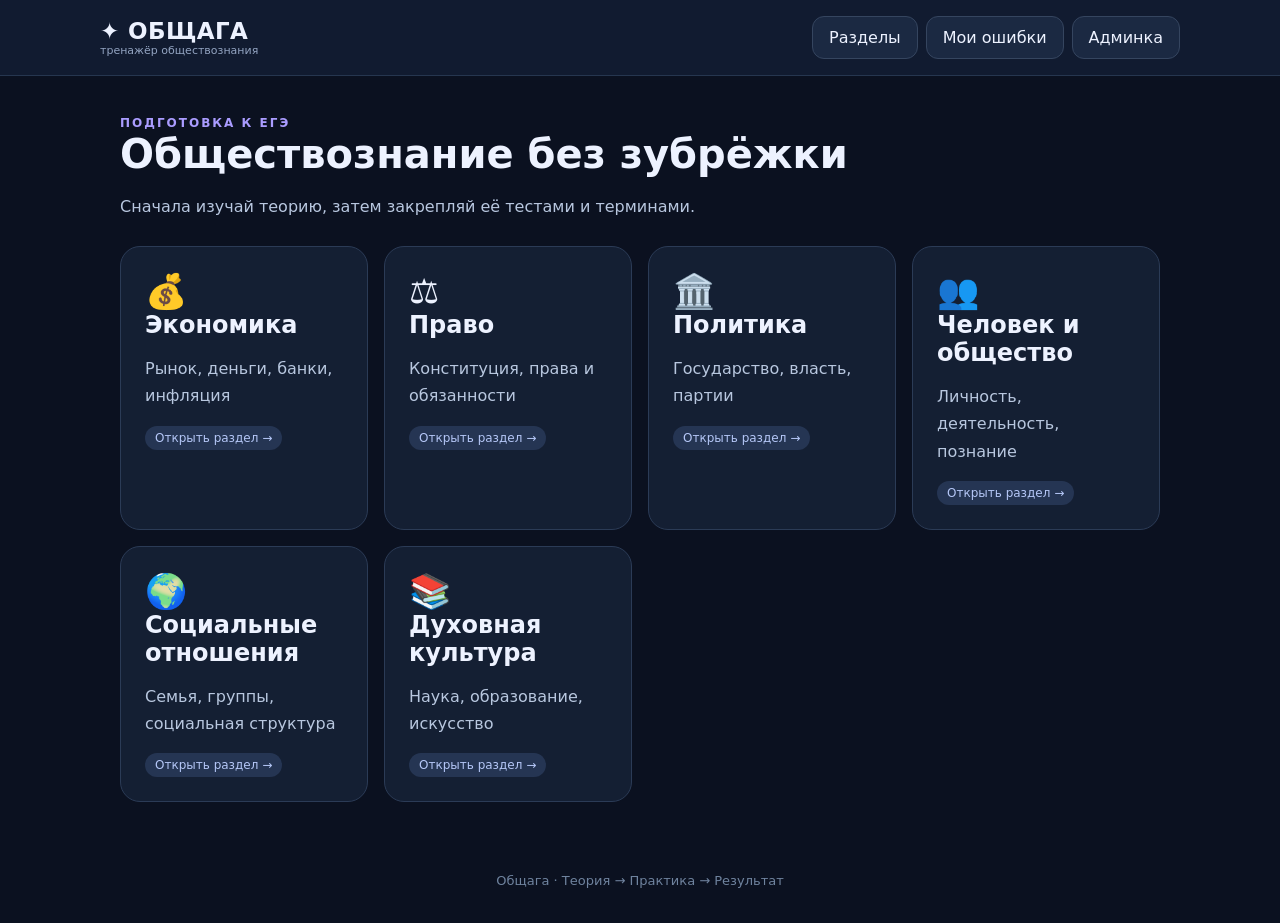
==== index.html @ a053f2a2 "Add files via upload" ====
<!doctype html><html lang="ru"><head><meta charset="UTF-8"><meta name="viewport" content="width=device-width,initial-scale=1"><meta name="theme-color" content="#101827"><title>Общага — учись и запоминай</title><link rel="stylesheet" href="style.css"></head><body><header><div class="brand" id="homeLink">✦ ОБЩАГА <small>тренажёр обществознания</small></div><nav><button id="homeBtn">Разделы</button><button id="mistakesBtn">Мои ошибки <span id="mistakeCount"></span></button><button id="adminBtn">Админка</button></nav></header><main id="app"></main><footer>Общага · Теория → Практика → Результат</footer><script src="app.js"></script></body></html>
---- style.css ----
:root{font-family:Inter,system-ui,-apple-system,Arial,sans-serif;color:#edf2ff;background:#0b1120}*{box-sizing:border-box}body{margin:0;min-height:100vh}header{background:#111b30;border-bottom:1px solid #26364f;padding:16px max(20px,calc((100vw - 1080px)/2));display:flex;align-items:center;justify-content:space-between;gap:20px;flex-wrap:wrap}.brand{font-size:23px;font-weight:900;cursor:pointer;letter-spacing:.4px}.brand small{display:block;font-size:11px;color:#93a4c1;font-weight:500;letter-spacing:0}nav{display:flex;gap:8px;flex-wrap:wrap}button{font:inherit;cursor:pointer;border:1px solid #35455f;border-radius:12px;padding:11px 16px;color:#edf2ff;background:#1b2942}button:hover{background:#293b5a}.primary{background:#7c65ff;border-color:#7c65ff;color:white;font-weight:700}.primary:hover{background:#6c54ee}.danger{border-color:#ac455c;color:#ffb9c4}.ghost{background:transparent}main{max-width:1080px;margin:36px auto;padding:0 20px;min-height:70vh}h1{font-size:clamp(27px,4vw,40px);margin:0 0 12px}h2{margin:0 0 16px}h3{margin:8px 0}p{line-height:1.7;color:#b8c7df}.muted{color:#93a4c1}.eyebrow{color:#aa9cff;font-size:12px;text-transform:uppercase;letter-spacing:2px;font-weight:800}.grid{display:grid;grid-template-columns:repeat(auto-fill,minmax(235px,1fr));gap:16px;margin:26px 0}.card,.panel{background:#141f33;border:1px solid #2b3b56;border-radius:20px;padding:24px}.card{cursor:pointer;transition:.15s}.card:hover{transform:translateY(-3px);border-color:#7c65ff}.icon{font-size:34px}.pill{display:inline-block;background:#253553;color:#b5c7f7;border-radius:50px;padding:5px 10px;font-size:12px}.stack{display:flex;flex-direction:column;gap:12px}.row{display:flex;align-items:center;justify-content:space-between;gap:12px;flex-wrap:wrap}.lesson-row{background:#17243a;border:1px solid #30425f;padding:16px;border-radius:13px;cursor:pointer}.lesson-row:hover{border-color:#9d8fff}.crumb{display:flex;gap:8px;flex-wrap:wrap;margin-bottom:20px;color:#9fb1cc}.crumb a{color:#b5a8ff;cursor:pointer}.theory{line-height:1.8;color:#dce5f7;font-size:17px}.theory h2,.theory h3{color:#fff}.theory p{color:#dce5f7}.theory img{max-width:100%;border-radius:12px}.theory table{border-collapse:collapse;max-width:100%;display:block;overflow:auto}.theory td,.theory th{border:1px solid #53627a;padding:8px}.theory blockquote{border-left:4px solid #8c7aff;padding:5px 16px;background:#202b44}.theory a{color:#b5a8ff}.theory ul,.theory ol{padding-left:26px}.progress{height:9px;border-radius:12px;background:#2b3a52;overflow:hidden;margin:15px 0 24px}.progress>div{height:100%;background:#8c7aff}.option{display:block;text-align:left;width:100%;margin:9px 0;padding:16px}.option.selected{border-color:#a797ff;background:#343061}.option.correct{border-color:#3bc49a;background:#173f39}.option.wrong{border-color:#e76b7a;background:#4c273b}.feedback{padding:16px;border-radius:12px;background:#263751;margin:16px 0}.input,textarea,select{background:#0d1728;border:1px solid #3a4b67;color:#edf2ff;padding:12px;border-radius:10px;font:inherit;width:100%;margin:6px 0 15px}textarea{min-height:130px;resize:vertical}label{display:block;color:#c7d5ea;font-size:14px;margin-top:12px}.toolbar{display:flex;gap:10px;flex-wrap:wrap;margin:16px 0}.editor{min-height:220px;padding:16px;border:1px solid #3a4b67;border-radius:12px;background:#0d1728;line-height:1.7;outline:none}.editor:focus{border-color:#9a87ff}.editor-tools{display:flex;gap:6px;flex-wrap:wrap;margin:8px 0}.editor-tools button{padding:7px 12px}.note{background:#2a293f;border-left:4px solid #a899ff;padding:15px;border-radius:8px;margin:18px 0}.error{color:#ff9ea8}.success{color:#79e1b8}.admin-item{border:1px solid #30425f;border-radius:12px;padding:14px;margin:10px 0}.spacer{height:20px}footer{text-align:center;padding:35px;color:#6f839e;font-size:13px}@media(max-width:600px){header{padding:15px}main{margin:24px auto}.card,.panel{padding:18px}nav button{padding:8px 10px;font-size:13px}}
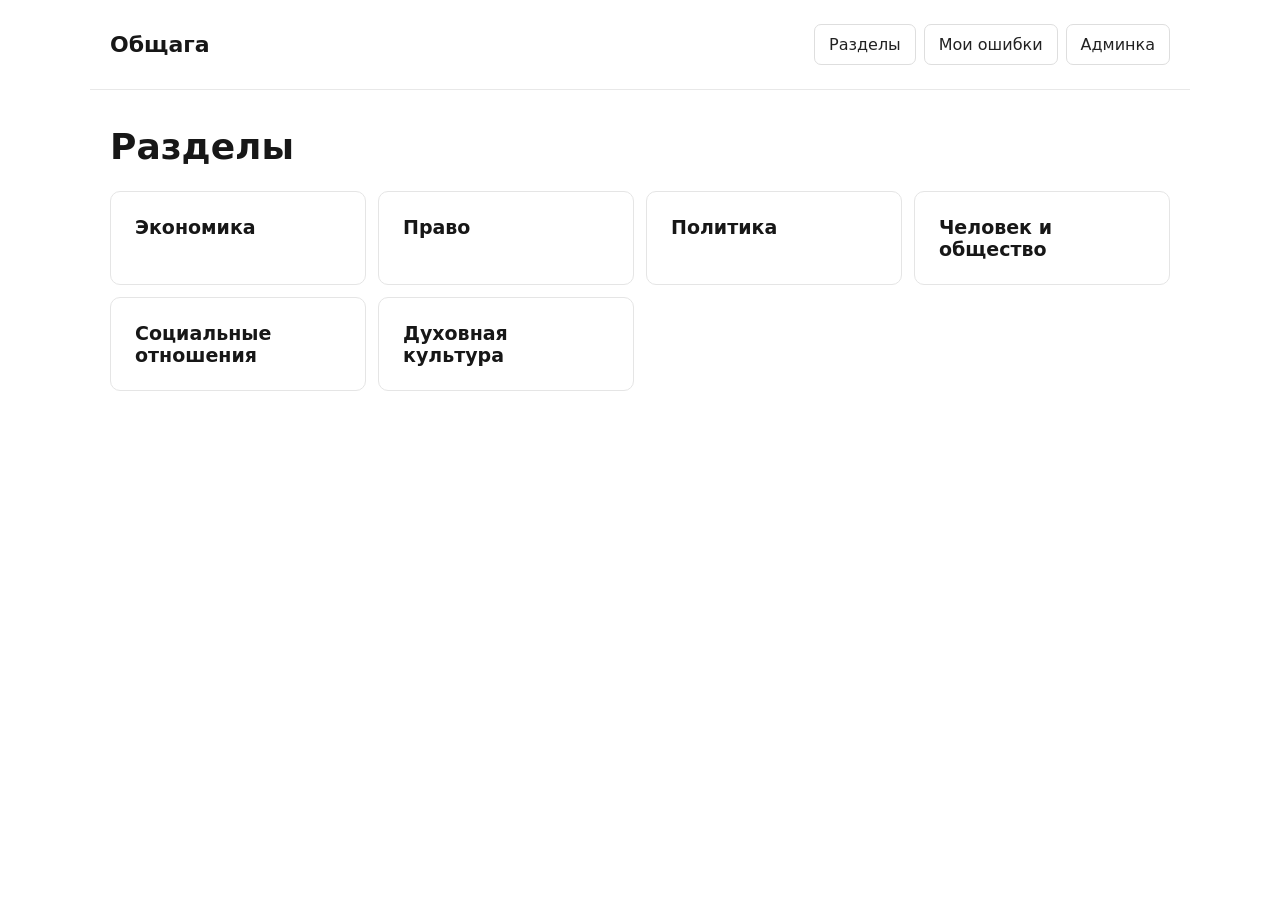
==== commit 73feaf7b: "Add files via upload" ====
--- a/index.html
+++ b/index.html
@@ -1 +1 @@
-<!doctype html><html lang="ru"><head><meta charset="UTF-8"><meta name="viewport" content="width=device-width,initial-scale=1"><meta name="theme-color" content="#101827"><title>Общага — учись и запоминай</title><link rel="stylesheet" href="style.css"></head><body><header><div class="brand" id="homeLink">✦ ОБЩАГА <small>тренажёр обществознания</small></div><nav><button id="homeBtn">Разделы</button><button id="mistakesBtn">Мои ошибки <span id="mistakeCount"></span></button><button id="adminBtn">Админка</button></nav></header><main id="app"></main><footer>Общага · Теория → Практика → Результат</footer><script src="app.js"></script></body></html>
+<!doctype html><html lang="ru"><head><meta charset="UTF-8"><meta name="viewport" content="width=device-width,initial-scale=1"><meta name="theme-color" content="#ffffff"><title>Общага</title><link rel="stylesheet" href="style.css"></head><body><header><div class="brand" id="homeLink">Общага</div><nav><button id="homeBtn">Разделы</button><button id="mistakesBtn">Мои ошибки <span id="mistakeCount"></span></button><button id="adminBtn">Админка</button></nav></header><main id="app"></main><script src="app.js"></script></body></html>
--- a/style.css
+++ b/style.css
@@ -1 +1,2 @@
-:root{font-family:Inter,system-ui,-apple-system,Arial,sans-serif;color:#edf2ff;background:#0b1120}*{box-sizing:border-box}body{margin:0;min-height:100vh}header{background:#111b30;border-bottom:1px solid #26364f;padding:16px max(20px,calc((100vw - 1080px)/2));display:flex;align-items:center;justify-content:space-between;gap:20px;flex-wrap:wrap}.brand{font-size:23px;font-weight:900;cursor:pointer;letter-spacing:.4px}.brand small{display:block;font-size:11px;color:#93a4c1;font-weight:500;letter-spacing:0}nav{display:flex;gap:8px;flex-wrap:wrap}button{font:inherit;cursor:pointer;border:1px solid #35455f;border-radius:12px;padding:11px 16px;color:#edf2ff;background:#1b2942}button:hover{background:#293b5a}.primary{background:#7c65ff;border-color:#7c65ff;color:white;font-weight:700}.primary:hover{background:#6c54ee}.danger{border-color:#ac455c;color:#ffb9c4}.ghost{background:transparent}main{max-width:1080px;margin:36px auto;padding:0 20px;min-height:70vh}h1{font-size:clamp(27px,4vw,40px);margin:0 0 12px}h2{margin:0 0 16px}h3{margin:8px 0}p{line-height:1.7;color:#b8c7df}.muted{color:#93a4c1}.eyebrow{color:#aa9cff;font-size:12px;text-transform:uppercase;letter-spacing:2px;font-weight:800}.grid{display:grid;grid-template-columns:repeat(auto-fill,minmax(235px,1fr));gap:16px;margin:26px 0}.card,.panel{background:#141f33;border:1px solid #2b3b56;border-radius:20px;padding:24px}.card{cursor:pointer;transition:.15s}.card:hover{transform:translateY(-3px);border-color:#7c65ff}.icon{font-size:34px}.pill{display:inline-block;background:#253553;color:#b5c7f7;border-radius:50px;padding:5px 10px;font-size:12px}.stack{display:flex;flex-direction:column;gap:12px}.row{display:flex;align-items:center;justify-content:space-between;gap:12px;flex-wrap:wrap}.lesson-row{background:#17243a;border:1px solid #30425f;padding:16px;border-radius:13px;cursor:pointer}.lesson-row:hover{border-color:#9d8fff}.crumb{display:flex;gap:8px;flex-wrap:wrap;margin-bottom:20px;color:#9fb1cc}.crumb a{color:#b5a8ff;cursor:pointer}.theory{line-height:1.8;color:#dce5f7;font-size:17px}.theory h2,.theory h3{color:#fff}.theory p{color:#dce5f7}.theory img{max-width:100%;border-radius:12px}.theory table{border-collapse:collapse;max-width:100%;display:block;overflow:auto}.theory td,.theory th{border:1px solid #53627a;padding:8px}.theory blockquote{border-left:4px solid #8c7aff;padding:5px 16px;background:#202b44}.theory a{color:#b5a8ff}.theory ul,.theory ol{padding-left:26px}.progress{height:9px;border-radius:12px;background:#2b3a52;overflow:hidden;margin:15px 0 24px}.progress>div{height:100%;background:#8c7aff}.option{display:block;text-align:left;width:100%;margin:9px 0;padding:16px}.option.selected{border-color:#a797ff;background:#343061}.option.correct{border-color:#3bc49a;background:#173f39}.option.wrong{border-color:#e76b7a;background:#4c273b}.feedback{padding:16px;border-radius:12px;background:#263751;margin:16px 0}.input,textarea,select{background:#0d1728;border:1px solid #3a4b67;color:#edf2ff;padding:12px;border-radius:10px;font:inherit;width:100%;margin:6px 0 15px}textarea{min-height:130px;resize:vertical}label{display:block;color:#c7d5ea;font-size:14px;margin-top:12px}.toolbar{display:flex;gap:10px;flex-wrap:wrap;margin:16px 0}.editor{min-height:220px;padding:16px;border:1px solid #3a4b67;border-radius:12px;background:#0d1728;line-height:1.7;outline:none}.editor:focus{border-color:#9a87ff}.editor-tools{display:flex;gap:6px;flex-wrap:wrap;margin:8px 0}.editor-tools button{padding:7px 12px}.note{background:#2a293f;border-left:4px solid #a899ff;padding:15px;border-radius:8px;margin:18px 0}.error{color:#ff9ea8}.success{color:#79e1b8}.admin-item{border:1px solid #30425f;border-radius:12px;padding:14px;margin:10px 0}.spacer{height:20px}footer{text-align:center;padding:35px;color:#6f839e;font-size:13px}@media(max-width:600px){header{padding:15px}main{margin:24px auto}.card,.panel{padding:18px}nav button{padding:8px 10px;font-size:13px}}
+/* Обшaга: светлый минималистичный интерфейс */
+:root{font-family:Inter,system-ui,-apple-system,"Segoe UI",Arial,sans-serif;color:#171717;background:#fff}*{box-sizing:border-box}body{margin:0;min-height:100vh;background:#fff}header{max-width:1100px;margin:auto;padding:24px 20px;border-bottom:1px solid #e8e8e8;display:flex;align-items:center;justify-content:space-between;gap:16px;flex-wrap:wrap}.brand{font-size:22px;font-weight:700;cursor:pointer}nav,.toolbar,.editor-tools{display:flex;gap:8px;flex-wrap:wrap}button{font:inherit;cursor:pointer;background:#fff;color:#222;border:1px solid #dedede;border-radius:7px;padding:10px 14px}button:hover{background:#f5f5f5}.primary{background:#202020;color:#fff;border-color:#202020}.primary:hover{background:#404040}.danger{color:#a42323;border-color:#e6c8c8}.ghost{background:transparent}main{max-width:1100px;margin:36px auto;padding:0 20px;min-height:70vh}h1{font-size:clamp(26px,4vw,36px);font-weight:650;margin:0 0 24px}h2{font-size:21px;margin:0 0 18px}h3{margin:10px 0}p{line-height:1.65;color:#555}.muted{color:#777}.eyebrow{display:block;font-size:12px;color:#777;letter-spacing:.04em;margin-bottom:12px}.grid{display:grid;grid-template-columns:repeat(auto-fill,minmax(230px,1fr));gap:12px;margin:20px 0}.card,.panel{background:#fff;border:1px solid #e5e5e5;border-radius:10px;padding:24px}.card{cursor:pointer}.card:hover,.lesson-row:hover{border-color:#999;background:#fafafa}.card h2{margin:0;font-size:19px}.icon{display:none}.pill{color:#666;font-size:12px}.stack{display:flex;flex-direction:column;gap:10px}.row{display:flex;align-items:center;justify-content:space-between;gap:12px;flex-wrap:wrap}.lesson-row{border:1px solid #e5e5e5;background:#fff;padding:16px;border-radius:8px;cursor:pointer}.crumb{display:flex;gap:8px;flex-wrap:wrap;margin-bottom:24px;color:#777}.crumb a,.theory a{color:#333;cursor:pointer;text-decoration:underline}.theory{line-height:1.8;color:#242424;font-size:16px}.theory h2,.theory h3,.theory p{color:#242424}.theory img{max-width:100%;border-radius:6px}.theory table{border-collapse:collapse;max-width:100%;display:block;overflow:auto}.theory td,.theory th{border:1px solid #ddd;padding:8px}.theory blockquote{border-left:3px solid #bbb;padding:6px 16px;background:#f7f7f7}.theory ul,.theory ol{padding-left:26px}.progress{height:6px;border-radius:8px;background:#eee;overflow:hidden;margin:16px 0 24px}.progress>div{height:100%;background:#333}.option{display:block;text-align:left;width:100%;margin:9px 0;padding:15px}.option.selected{border-color:#555;background:#f1f1f1}.option.correct{border-color:#39865b;background:#edf8f0}.option.wrong{border-color:#c55;background:#fff0f0}.feedback{padding:16px;border-radius:8px;background:#f6f6f6;margin:16px 0}.input,textarea,select{background:#fff;border:1px solid #d8d8d8;color:#222;padding:12px;border-radius:7px;font:inherit;width:100%;margin:6px 0 15px}textarea{min-height:130px;resize:vertical}label{display:block;color:#444;font-size:14px;margin-top:12px}.toolbar{margin:16px 0}.editor{min-height:220px;padding:16px;border:1px solid #ddd;border-radius:8px;background:#fff;line-height:1.7;outline:none}.editor:focus,.input:focus,textarea:focus{border-color:#777}.editor-tools{margin:8px 0}.editor-tools button{padding:7px 12px}.note{background:#f8f8f8;border-left:3px solid #bbb;padding:15px;border-radius:5px;margin:18px 0;color:#555}.error{color:#a42323}.success{color:#237448}.admin-item{border:1px solid #e5e5e5;border-radius:8px;padding:14px;margin:10px 0}.spacer{height:20px}footer{display:none}@media(max-width:600px){header{padding:16px 18px}main{margin:24px auto}.card,.panel{padding:18px}nav button{padding:8px 10px;font-size:13px}}
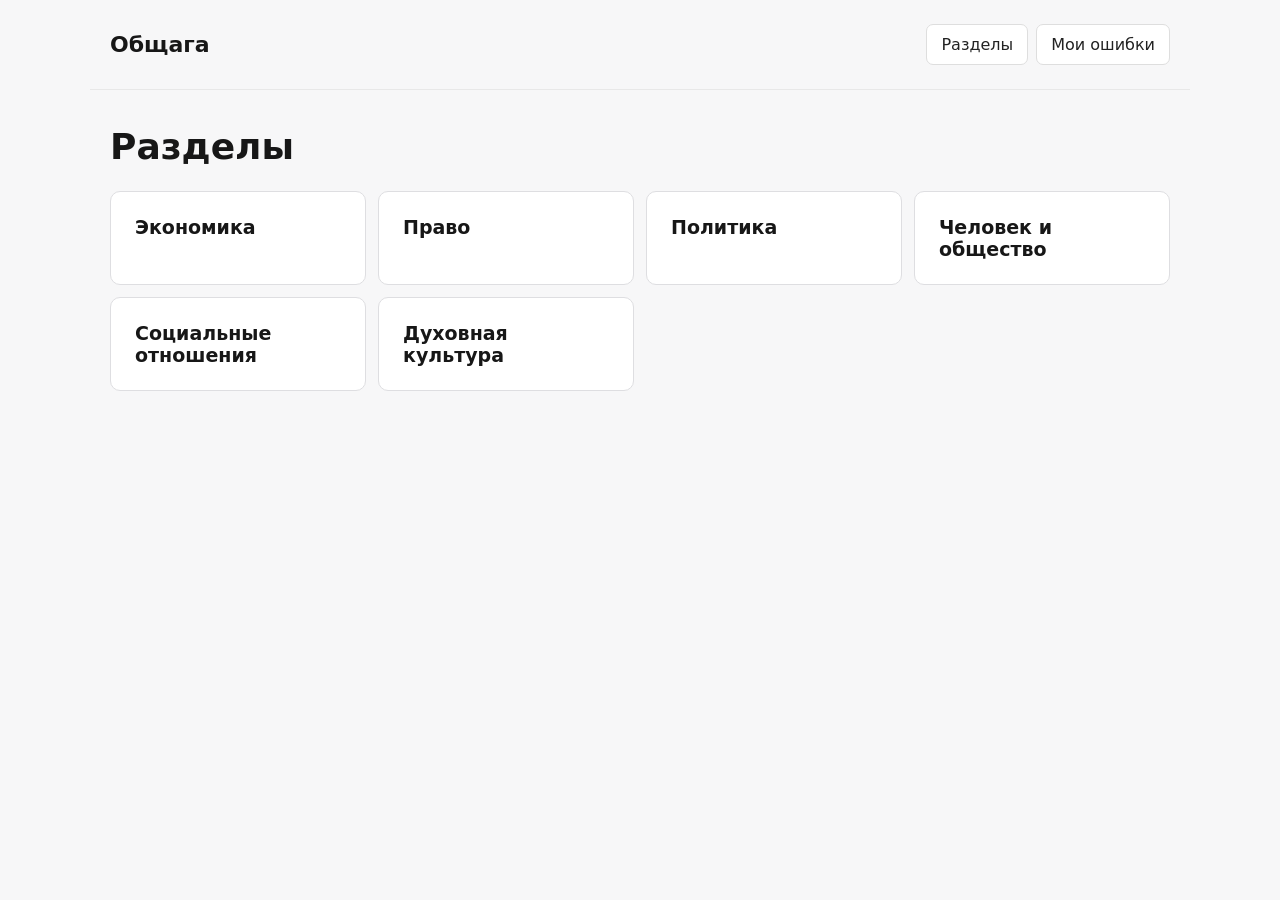
==== commit 3ad51039: "Add files via upload" ====
--- a/index.html
+++ b/index.html
@@ -1 +1 @@
-<!doctype html><html lang="ru"><head><meta charset="UTF-8"><meta name="viewport" content="width=device-width,initial-scale=1"><meta name="theme-color" content="#ffffff"><title>Общага</title><link rel="stylesheet" href="style.css"></head><body><header><div class="brand" id="homeLink">Общага</div><nav><button id="homeBtn">Разделы</button><button id="mistakesBtn">Мои ошибки <span id="mistakeCount"></span></button><button id="adminBtn">Админка</button></nav></header><main id="app"></main><script src="app.js"></script></body></html>
+<!doctype html><html lang="ru"><head><meta charset="UTF-8"><meta name="viewport" content="width=device-width,initial-scale=1"><meta name="theme-color" content="#ffffff"><title>Общага</title><link rel="stylesheet" href="style.css"></head><body><header><div class="brand" id="homeLink">Общага</div><nav><button id="homeBtn">Разделы</button><button id="mistakesBtn">Мои ошибки <span id="mistakeCount"></span></button></nav></header><main id="app"></main><script src="app.js"></script></body></html>
--- a/style.css
+++ b/style.css
@@ -1,2 +1,2 @@
 /* Обшaга: светлый минималистичный интерфейс */
-:root{font-family:Inter,system-ui,-apple-system,"Segoe UI",Arial,sans-serif;color:#171717;background:#fff}*{box-sizing:border-box}body{margin:0;min-height:100vh;background:#fff}header{max-width:1100px;margin:auto;padding:24px 20px;border-bottom:1px solid #e8e8e8;display:flex;align-items:center;justify-content:space-between;gap:16px;flex-wrap:wrap}.brand{font-size:22px;font-weight:700;cursor:pointer}nav,.toolbar,.editor-tools{display:flex;gap:8px;flex-wrap:wrap}button{font:inherit;cursor:pointer;background:#fff;color:#222;border:1px solid #dedede;border-radius:7px;padding:10px 14px}button:hover{background:#f5f5f5}.primary{background:#202020;color:#fff;border-color:#202020}.primary:hover{background:#404040}.danger{color:#a42323;border-color:#e6c8c8}.ghost{background:transparent}main{max-width:1100px;margin:36px auto;padding:0 20px;min-height:70vh}h1{font-size:clamp(26px,4vw,36px);font-weight:650;margin:0 0 24px}h2{font-size:21px;margin:0 0 18px}h3{margin:10px 0}p{line-height:1.65;color:#555}.muted{color:#777}.eyebrow{display:block;font-size:12px;color:#777;letter-spacing:.04em;margin-bottom:12px}.grid{display:grid;grid-template-columns:repeat(auto-fill,minmax(230px,1fr));gap:12px;margin:20px 0}.card,.panel{background:#fff;border:1px solid #e5e5e5;border-radius:10px;padding:24px}.card{cursor:pointer}.card:hover,.lesson-row:hover{border-color:#999;background:#fafafa}.card h2{margin:0;font-size:19px}.icon{display:none}.pill{color:#666;font-size:12px}.stack{display:flex;flex-direction:column;gap:10px}.row{display:flex;align-items:center;justify-content:space-between;gap:12px;flex-wrap:wrap}.lesson-row{border:1px solid #e5e5e5;background:#fff;padding:16px;border-radius:8px;cursor:pointer}.crumb{display:flex;gap:8px;flex-wrap:wrap;margin-bottom:24px;color:#777}.crumb a,.theory a{color:#333;cursor:pointer;text-decoration:underline}.theory{line-height:1.8;color:#242424;font-size:16px}.theory h2,.theory h3,.theory p{color:#242424}.theory img{max-width:100%;border-radius:6px}.theory table{border-collapse:collapse;max-width:100%;display:block;overflow:auto}.theory td,.theory th{border:1px solid #ddd;padding:8px}.theory blockquote{border-left:3px solid #bbb;padding:6px 16px;background:#f7f7f7}.theory ul,.theory ol{padding-left:26px}.progress{height:6px;border-radius:8px;background:#eee;overflow:hidden;margin:16px 0 24px}.progress>div{height:100%;background:#333}.option{display:block;text-align:left;width:100%;margin:9px 0;padding:15px}.option.selected{border-color:#555;background:#f1f1f1}.option.correct{border-color:#39865b;background:#edf8f0}.option.wrong{border-color:#c55;background:#fff0f0}.feedback{padding:16px;border-radius:8px;background:#f6f6f6;margin:16px 0}.input,textarea,select{background:#fff;border:1px solid #d8d8d8;color:#222;padding:12px;border-radius:7px;font:inherit;width:100%;margin:6px 0 15px}textarea{min-height:130px;resize:vertical}label{display:block;color:#444;font-size:14px;margin-top:12px}.toolbar{margin:16px 0}.editor{min-height:220px;padding:16px;border:1px solid #ddd;border-radius:8px;background:#fff;line-height:1.7;outline:none}.editor:focus,.input:focus,textarea:focus{border-color:#777}.editor-tools{margin:8px 0}.editor-tools button{padding:7px 12px}.note{background:#f8f8f8;border-left:3px solid #bbb;padding:15px;border-radius:5px;margin:18px 0;color:#555}.error{color:#a42323}.success{color:#237448}.admin-item{border:1px solid #e5e5e5;border-radius:8px;padding:14px;margin:10px 0}.spacer{height:20px}footer{display:none}@media(max-width:600px){header{padding:16px 18px}main{margin:24px auto}.card,.panel{padding:18px}nav button{padding:8px 10px;font-size:13px}}
+:root{font-family:Inter,system-ui,-apple-system,"Segoe UI",Arial,sans-serif;color:#171717;background:#f7f7f8}*{box-sizing:border-box}body{margin:0;min-height:100vh;background:#f7f7f8}header{max-width:1100px;margin:auto;padding:24px 20px;border-bottom:1px solid #e8e8e8;display:flex;align-items:center;justify-content:space-between;gap:16px;flex-wrap:wrap}.brand{font-size:22px;font-weight:700;cursor:pointer}nav,.toolbar,.editor-tools{display:flex;gap:8px;flex-wrap:wrap}button{font:inherit;cursor:pointer;background:#fff;color:#222;border:1px solid #dedede;border-radius:7px;padding:10px 14px}button:hover{background:#f5f5f5}.primary{background:#202020;color:#fff;border-color:#202020}.primary:hover{background:#404040}.danger{color:#a42323;border-color:#e6c8c8}.ghost{background:transparent}main{max-width:1100px;margin:36px auto;padding:0 20px;min-height:70vh}h1{font-size:clamp(26px,4vw,36px);font-weight:650;margin:0 0 24px}h2{font-size:21px;margin:0 0 18px}h3{margin:10px 0}p{line-height:1.65;color:#555}.muted{color:#777}.eyebrow{display:block;font-size:12px;color:#777;letter-spacing:.04em;margin-bottom:12px}.grid{display:grid;grid-template-columns:repeat(auto-fill,minmax(230px,1fr));gap:12px;margin:20px 0}.card,.panel{background:#fff;border:1px solid #dedee1;border-radius:10px;padding:24px}.card{cursor:pointer}.card:hover,.lesson-row:hover{border-color:#999;background:#fafafa}.card h2{margin:0;font-size:19px}.icon{display:none}.pill{color:#666;font-size:12px}.stack{display:flex;flex-direction:column;gap:10px}.row{display:flex;align-items:center;justify-content:space-between;gap:12px;flex-wrap:wrap}.lesson-row{border:1px solid #dedee1;background:#fff;padding:16px;border-radius:8px;cursor:pointer}.crumb{display:flex;gap:8px;flex-wrap:wrap;margin-bottom:24px;color:#777}.crumb a,.theory a{color:#333;cursor:pointer;text-decoration:underline}.theory{line-height:1.8;color:#242424;font-size:16px}.theory h2,.theory h3,.theory p{color:#242424}.theory img{max-width:100%;border-radius:6px}.theory table{border-collapse:collapse;max-width:100%;display:block;overflow:auto}.theory td,.theory th{border:1px solid #ddd;padding:8px}.theory blockquote{border-left:3px solid #bbb;padding:6px 16px;background:#f7f7f7}.theory ul,.theory ol{padding-left:26px}.progress{height:6px;border-radius:8px;background:#eee;overflow:hidden;margin:16px 0 24px}.progress>div{height:100%;background:#333}.option{display:block;text-align:left;width:100%;margin:9px 0;padding:15px}.option.selected{border-color:#555;background:#f1f1f1}.option.correct{border-color:#39865b;background:#edf8f0}.option.wrong{border-color:#c55;background:#fff0f0}.feedback{padding:16px;border-radius:8px;background:#f6f6f6;margin:16px 0}.input,textarea,select{background:#fff;border:1px solid #d8d8d8;color:#222;padding:12px;border-radius:7px;font:inherit;width:100%;margin:6px 0 15px}textarea{min-height:130px;resize:vertical}label{display:block;color:#444;font-size:14px;margin-top:12px}.toolbar{margin:16px 0}.editor{min-height:220px;padding:16px;border:1px solid #ddd;border-radius:8px;background:#fff;line-height:1.7;outline:none}.editor:focus,.input:focus,textarea:focus{border-color:#777}.editor-tools{margin:8px 0}.editor-tools button{padding:7px 12px}.note{background:#f8f8f8;border-left:3px solid #bbb;padding:15px;border-radius:5px;margin:18px 0;color:#555}.error{color:#a42323}.success{color:#237448}.admin-item{border:1px solid #dedee1;border-radius:8px;padding:14px;margin:10px 0}.spacer{height:20px}footer{display:none}@media(max-width:600px){header{padding:16px 18px}main{margin:24px auto}.card,.panel{padding:18px}nav button{padding:8px 10px;font-size:13px}}
